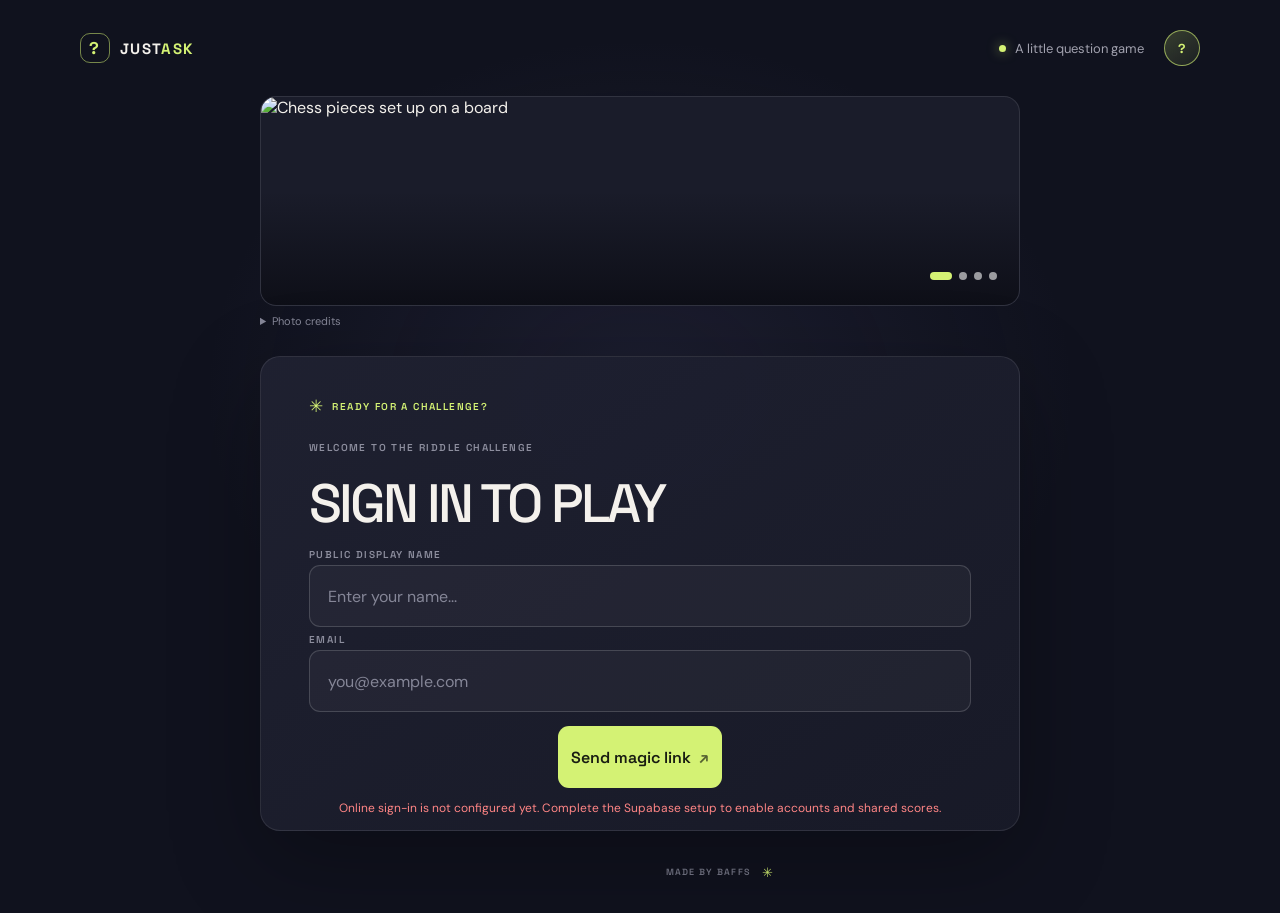
==== index.html @ 87218126 "Publish riddle challenge site" ====
<!DOCTYPE html>
<html lang="en">
<head>
  <meta charset="UTF-8">
  <meta name="viewport" content="width=device-width, initial-scale=1.0">
  <meta name="theme-color" content="#10121e">
  <meta name="description" content="Solve each riddle to unlock the next one.">
  <title>Riddle Challenge — One More Question</title>
  <link rel="stylesheet" href="style.css">
</head>
<body>
  <main class="page-shell">
    <header class="site-header">
      <div class="header-brand">
        <a class="wordmark" href="#howToPlay" aria-label="How to play">
          <span class="wordmark-icon" aria-hidden="true">?</span>
          <span>JUST<span class="wordmark-accent">ASK</span></span>
        </a>
      </div>
      <div class="header-actions">
        <span class="header-note" id="headerNote"><span class="status-dot" aria-hidden="true"></span> A little question game</span>
        <button class="profile-avatar" id="profileAvatar" type="button" aria-label="Open profile menu" aria-haspopup="dialog" aria-expanded="false" aria-controls="profileDrawer">?</button>
      </div>
    </header>

    <div class="profile-backdrop" id="profileBackdrop" hidden></div>
    <aside class="profile-drawer" id="profileDrawer" role="dialog" aria-modal="true" aria-labelledby="profileDrawerTitle" aria-hidden="true" hidden>
      <button class="profile-drawer-close" id="closeProfileDrawer" type="button" aria-label="Close profile menu">×</button>
      <p class="question-label">PLAYER MENU</p>
      <h2 id="profileDrawerTitle">Your profile</h2>
      <p class="profile-drawer-name" id="profileDrawerName"></p>
      <nav class="profile-drawer-nav" aria-label="Profile menu">
        <a href="leaderboard.html" id="drawerLeaderboardLink">Leaderboard</a>
      </nav>
      <section class="profile-settings" id="profileSettings" aria-labelledby="profileSettingsTitle">
        <h3 id="profileSettingsTitle">Edit profile</h3>
        <form id="profileForm">
          <label class="answer-label" for="profileNameInput">NAME</label>
          <input class="profile-input" id="profileNameInput" name="profileName" type="text" maxlength="40" autocomplete="name" required>
          <label class="answer-label" for="profileYearInput">YEAR</label>
          <input class="profile-input" id="profileYearInput" name="profileYear" type="number" min="1900" max="2100" placeholder="e.g. 2000">
          <button class="answer-button answer-yes profile-save-button" type="submit">Save profile</button>
          <p class="profile-status" id="profileStatus" aria-live="polite"></p>
        </form>
      </section>
      <p class="profile-guest-note" id="profileGuestNote" hidden>Log in to open profile settings.</p>
      <button class="logout-button profile-logout-button" id="logoutButton" type="button" hidden>Log out</button>
    </aside>

    <section class="photo-carousel" aria-label="Friends having fun together">
      <figure class="photo-slide">
        <img id="slideImage" src="https://thumb.wikimedia.org/wikipedia/commons/thumb/4/40/Chess_game_Staunton_No._6_perfil_view_8.jpg/1280px-Chess_game_Staunton_No._6_perfil_view_8.jpg" alt="Chess pieces set up on a board">
        <div class="slide-indicators" id="slideIndicators" aria-label="Choose a photo">
          <button class="slide-indicator is-active" type="button" aria-label="Show photo 1" aria-current="true"></button>
          <button class="slide-indicator" type="button" aria-label="Show photo 2"></button>
          <button class="slide-indicator" type="button" aria-label="Show photo 3"></button>
          <button class="slide-indicator" type="button" aria-label="Show photo 4"></button>
        </div>
      </figure>
      <details class="photo-credits">
        <summary>Photo credits</summary>
        <ul>
          <li><a href="https://commons.wikimedia.org/wiki/File:Chess_game_Staunton_No._6_perfil_view_8.jpg" target="_blank" rel="noopener noreferrer">Chess set — Wilfredor (CC0)</a></li>
          <li><a href="https://commons.wikimedia.org/wiki/File:Chess_board_with_pieces.jpg" target="_blank" rel="noopener noreferrer">Chess board — Aaaatu (CC BY-SA 4.0)</a></li>
          <li><a href="https://commons.wikimedia.org/wiki/File:Dartboard_with_darts.jpg" target="_blank" rel="noopener noreferrer">Dartboard — Santeri Viinamäki (CC BY-SA 4.0)</a></li>
          <li><a href="https://commons.wikimedia.org/wiki/File:Darts_in_a_dartboard.jpg" target="_blank" rel="noopener noreferrer">Darts — PeterPan23 (public domain)</a></li>
        </ul>
      </details>
    </section>

    <div class="how-to-play-backdrop" id="howToPlayBackdrop" hidden></div>
    <aside class="how-to-play" id="howToPlay" aria-labelledby="howToPlayTitle" aria-hidden="true" hidden>
      <button class="how-to-play-close" id="closeHowToPlay" type="button" aria-label="Close instructions">×</button>
      <p class="question-label">HOW TO PLAY</p>
      <h2 id="howToPlayTitle">Solve the riddles.</h2>
      <p>Choose the right answer to move on. Pick the wrong one? Try again. Finish all the riddles to win.</p>
    </aside>

    <section class="question-panel login-panel" id="loginPanel" aria-labelledby="loginTitle">
      <div class="panel-topline">
        <span class="eyebrow"><span class="sparkle" aria-hidden="true">✳</span> READY FOR A CHALLENGE?</span>
     </div>
      <div class="question-content">
        <p class="question-label">WELCOME TO THE RIDDLE CHALLENGE</p>
        <h1 id="loginTitle">SIGN IN TO PLAY</h1>
      </div>
      <form class="name-form" id="nameForm">
          <label class="answer-label" for="nameInput">PUBLIC DISPLAY NAME</label>
          <div class="name-controls name-only-control">
            <input id="nameInput" name="name" type="text" placeholder="Enter your name..." autocomplete="given-name" maxlength="40" required>
          </div>
          <label class="answer-label" for="emailInput">EMAIL</label>
          <input class="auth-input" id="emailInput" name="email" type="email" placeholder="you@example.com" autocomplete="email" maxlength="254" required>
          <button class="answer-button answer-yes login-submit" type="submit">
            <span>Send magic link</span><span class="button-arrow" aria-hidden="true">↗</span>
          </button>
          <p class="login-status" id="loginStatus" aria-live="polite">We'll email you a secure sign-in link. Your display name and scores will be public.</p>
      </form>
    </section>

    <section class="question-panel" id="quizPanel" aria-labelledby="question" hidden>
      <div class="panel-topline">
        <span class="eyebrow"><span class="sparkle" aria-hidden="true">✳</span> GO WITH YOUR GUT</span>
        <span class="answer-note">Get it right to move on.</span>
      </div>

      <div class="question-content" aria-live="polite" aria-atomic="true">
        <p class="question-label">HERE'S YOUR QUESTION</p>
        <h1 id="question">What is always coming but never arrives?</h1>
      </div>

      <div class="difficulty-row quiz-toolbar">
        <label class="answer-label" for="difficultySelect">DIFFICULTY</label>
        <select id="difficultySelect" name="difficulty" class="difficulty-select" aria-label="Choose difficulty">
          <option value="easy">Easy</option>
          <option value="medium" selected>Medium</option>
          <option value="hard">Hard</option>
        </select>
      </div>

      <div class="answer-options" id="answerOptions" aria-label="Answer choices"></div>
      <button class="answer-button answer-yes restart-button" id="restartButton" type="button" hidden>
        <span>Play again</span><span class="button-arrow" aria-hidden="true">↗</span>
      </button>
      <a class="leaderboard-link quiz-leaderboard-link" href="leaderboard.html">View leaderboard</a>

      <div class="panel-footer">
        <span class="footer-mark" aria-hidden="true">✳</span>
        <p id="prompt" aria-live="polite">Solve the riddle to unlock the next question.</p>
        <span class="footer-mark" aria-hidden="true">✳</span>
      </div>
    </section>

    <footer class="page-footer" aria-label="Made by Baffs">
      <div class="footer-marquee">
        <div class="footer-marquee-track">
          <span>MADE BY BAFFS <span aria-hidden="true">✳</span></span>
          <span aria-hidden="true">MADE BY BAFFS <span>✳</span></span>
        </div>
      </div>
    </footer>
  </main>
  <script src="https://cdn.jsdelivr.net/npm/@supabase/supabase-js@2"></script>
  <script src="supabase-config.js"></script>
  <script src="supabase-client.js"></script>
  <script src="script.js"></script>
</body>
</html>
---- style.css ----
@import url('https://fonts.googleapis.com/css2?family=DM+Sans:wght@400;500;600;700&family=Space+Grotesk:wght@400;500;600;700&display=swap');

:root {
  color-scheme: dark;
  font-family: 'DM Sans', sans-serif;
  background: #10121e;
  color: #f4f1ec;
  font-synthesis: none;
  text-rendering: optimizeLegibility;
  -webkit-font-smoothing: antialiased;
  -moz-osx-font-smoothing: grayscale;
  font-optical-sizing: auto;
  font-weight: 400;
  --muted: #858697;
  --lime: #d4f274;
  --panel: #1a1c2a;
}

* {
  box-sizing: border-box;
}

body {
  min-width: 320px;
  min-height: 100vh;
  margin: 0;
  background:
    radial-gradient(ellipse at 50% 43%, rgba(76, 74, 116, 0.2), transparent 48%),
    #10121e;
}

button,
a {
  font: inherit;
}

.page-shell {
  display: flex;
  width: min(100% - 64px, 1120px);
  min-height: 100vh;
  flex-direction: column;
  margin: 0 auto;
}

.site-header,
.page-footer {
  display: flex;
  align-items: center;
  justify-content: space-between;
}

.site-header {
  min-height: 96px;
}

.header-brand {
  display: flex;
  flex-direction: column;
  align-items: flex-start;
  gap: 6px;
}

.header-actions {
  display: flex;
  align-items: center;
  gap: 20px;
}

.profile-avatar {
  display: grid;
  width: 36px;
  height: 36px;
  flex: 0 0 36px;
  place-items: center;
  border: 1px solid rgba(212, 242, 116, 0.62);
  border-radius: 50%;
  background: linear-gradient(145deg, rgba(212, 242, 116, 0.2), rgba(212, 242, 116, 0.06));
  color: var(--lime);
  font-family: 'Space Grotesk', sans-serif;
  font-size: 13px;
  font-weight: 700;
  letter-spacing: 0.02em;
  padding: 0;
  cursor: pointer;
}

.profile-avatar:hover {
  background: rgba(212, 242, 116, 0.18);
}

.profile-avatar:focus-visible,
.profile-drawer-close:focus-visible,
.profile-drawer-nav a:focus-visible {
  outline: 2px solid #fff;
  outline-offset: 3px;
}

.profile-backdrop {
  position: fixed;
  z-index: 8;
  inset: 0;
  background: rgba(5, 6, 12, 0.68);
  backdrop-filter: blur(3px);
}

.profile-drawer {
  position: fixed;
  z-index: 9;
  top: 0;
  right: 0;
  width: min(390px, calc(100% - 24px));
  height: 100vh;
  height: 100dvh;
  padding: 44px 28px 28px;
  overflow-y: auto;
  border-left: 1px solid rgba(255, 255, 255, 0.1);
  background: #1a1c2a;
  box-shadow: -20px 0 70px rgba(0, 0, 0, 0.42);
  animation: profile-drawer-in 220ms ease both;
}

.profile-drawer h2 {
  margin: 8px 0 5px;
  font-family: 'Space Grotesk', sans-serif;
  font-size: 28px;
  font-weight: 500;
}

.profile-drawer-name {
  margin: 0;
  color: #a1a1ae;
  font-size: 14px;
}

.profile-drawer-close {
  position: absolute;
  top: 14px;
  right: 16px;
  width: 36px;
  height: 36px;
  border: 0;
  border-radius: 9px;
  background: rgba(255, 255, 255, 0.06);
  color: #f4f1ec;
  cursor: pointer;
  font-size: 24px;
}

.profile-drawer-nav {
  display: grid;
  grid-template-columns: minmax(0, 1fr);
  gap: 6px;
  margin: 14px 0 16px;
}

.profile-drawer-nav a {
  display: flex;
  min-height: 42px;
  align-items: center;
  justify-content: center;
  border: 1px solid rgba(212, 242, 116, 0.35);
  border-radius: 10px;
  color: var(--lime);
  font-size: 13px;
  font-weight: 600;
  text-decoration: none;
}

.profile-drawer-nav a:hover {
  background: rgba(212, 242, 116, 0.08);
}

.profile-settings {
  padding-top: 14px;
  border-top: 1px solid rgba(255, 255, 255, 0.09);
}

.profile-settings h3 {
  margin: 0 0 20px;
  font-family: 'Space Grotesk', sans-serif;
  font-size: 17px;
  font-weight: 600;
}

.profile-input {
  width: 100%;
  min-height: 50px;
  margin-bottom: 18px;
  padding: 0 14px;
  border: 1px solid rgba(255, 255, 255, 0.16);
  border-radius: 10px;
  outline: none;
  background: rgba(255, 255, 255, 0.035);
  color: #f4f1ec;
  font: inherit;
}

.profile-input:focus {
  border-color: var(--lime);
  box-shadow: 0 0 0 3px rgba(212, 242, 116, 0.14);
}

.profile-save-button {
  width: 100%;
  justify-content: center;
}

.profile-status,
.profile-guest-note {
  min-height: 20px;
  margin: 12px 0 0;
  color: #a1a1ae;
  font-size: 12px;
}

@keyframes profile-drawer-in {
  from {
    opacity: 0.7;
    transform: translateX(24px);
  }
  to {
    opacity: 1;
    transform: translateX(0);
  }
}

.leaderboard-link {
  display: inline-flex;
  min-height: 40px;
  align-items: center;
  justify-content: center;
  padding: 0 14px;
  border: 1px solid rgba(212, 242, 116, 0.42);
  border-radius: 10px;
  color: var(--lime);
  font-size: 13px;
  font-weight: 600;
  text-decoration: none;
  transition: background-color 160ms ease, border-color 160ms ease;
}

.leaderboard-link:hover {
  border-color: var(--lime);
  background: rgba(212, 242, 116, 0.08);
}

.leaderboard-link:focus-visible,
.leaderboard-play-button:focus-visible {
  outline: 2px solid #fff;
  outline-offset: 3px;
}

.wordmark {
  display: inline-flex;
  align-items: center;
  gap: 10px;
  color: #f4f1ec;
  font-family: 'Space Grotesk', sans-serif;
  font-size: 15px;
  font-weight: 700;
  letter-spacing: 0.09em;
  text-decoration: none;
}

.wordmark-accent {
  color: var(--lime);
}

.wordmark-icon {
  display: grid;
  width: 30px;
  height: 30px;
  place-items: center;
  border: 1px solid rgba(212, 242, 116, 0.52);
  border-radius: 10px;
  color: var(--lime);
  font-size: 17px;
}

.header-note {
  display: flex;
  align-items: center;
  gap: 9px;
  color: #a1a1ae;
  font-size: 13px;
}

.status-dot {
  width: 7px;
  height: 7px;
  flex: 0 0 7px;
  border-radius: 50%;
  background: var(--lime);
  box-shadow: 0 0 12px rgba(212, 242, 116, 0.6);
}

.photo-carousel {
  width: min(100%, 760px);
  margin: 0 auto 28px;
}

.photo-slide {
  position: relative;
  height: 210px;
  margin: 0;
  overflow: hidden;
  border: 1px solid rgba(255, 255, 255, 0.1);
  border-radius: 16px;
  background: #1a1c2a;
}

.photo-slide::after {
  position: absolute;
  inset: 45% 0 0;
  background: linear-gradient(transparent, rgba(10, 11, 18, 0.76));
  content: '';
  pointer-events: none;
}

.photo-slide img {
  width: 100%;
  height: 100%;
  object-fit: cover;
  animation: slide-image-in 300ms ease both;
}

.photo-credits {
  margin-top: 8px;
  color: var(--muted);
  font-size: 11px;
}

.photo-credits summary {
  width: max-content;
  cursor: pointer;
}

.photo-credits summary:hover,
.photo-credits a:hover {
  color: var(--lime);
}

.photo-credits ul {
  display: flex;
  flex-wrap: wrap;
  gap: 6px 18px;
  margin: 8px 0 0;
  padding-left: 18px;
}

.photo-credits a {
  color: #a1a1ae;
}

.slide-indicator:focus-visible {
  outline: 2px solid var(--lime);
  outline-offset: 3px;
}

.slide-indicators {
  position: absolute;
  z-index: 2;
  right: 22px;
  bottom: 25px;
  display: flex;
  gap: 7px;
}

.slide-indicator {
  width: 8px;
  height: 8px;
  padding: 0;
  border: 0;
  border-radius: 10px;
  background: rgba(255, 255, 255, 0.58);
  cursor: pointer;
  transition: width 160ms ease, background-color 160ms ease;
}

.slide-indicator.is-active {
  width: 22px;
  background: var(--lime);
}

@keyframes slide-image-in {
  from {
    opacity: 0.65;
  }
  to {
    opacity: 1;
  }
}

.how-to-play-backdrop {
  position: fixed;
  z-index: 5;
  inset: 0;
  background: rgba(5, 6, 12, 0.68);
  backdrop-filter: blur(4px);
}

.how-to-play {
  position: fixed;
  z-index: 6;
  top: 50%;
  left: 50%;
  width: min(420px, calc(100% - 36px));
  padding: 32px;
  transform: translate(-50%, -50%);
  border: 1px solid rgba(255, 255, 255, 0.12);
  border-radius: 18px;
  background: #1a1c2a;
  box-shadow: 0 24px 70px rgba(0, 0, 0, 0.45);
}

.how-to-play h2 {
  margin: 8px 0 10px;
  font-family: 'Space Grotesk', sans-serif;
  font-size: 28px;
  font-weight: 500;
  letter-spacing: -0.04em;
}

.how-to-play > p:last-child {
  margin: 0;
  color: #a1a1ae;
  font-size: 14px;
  line-height: 1.6;
}

.how-to-play-close {
  position: absolute;
  top: 12px;
  right: 14px;
  width: 36px;
  height: 36px;
  border: 0;
  border-radius: 9px;
  background: rgba(255, 255, 255, 0.06);
  color: #f4f1ec;
  cursor: pointer;
  font-size: 24px;
}

.how-to-play-close:focus-visible {
  outline: 2px solid var(--lime);
  outline-offset: 2px;
}

[hidden] {
  display: none !important;
}

.question-panel {
  position: relative;
  display: flex;
  width: min(100%, 760px);
  min-height: 470px;
  flex-direction: column;
  justify-content: space-between;
  margin: auto;
  padding: 38px 48px 0;
  overflow: hidden;
  border: 1px solid rgba(255, 255, 255, 0.09);
  border-radius: 20px;
  background: linear-gradient(145deg, rgba(31, 33, 49, 0.98), rgba(24, 26, 40, 0.98));
  box-shadow: 0 28px 90px rgba(0, 0, 0, 0.28);
}

.login-panel {
  min-height: 0;
  justify-content: flex-start;
  padding-bottom: 14px;
}

.login-panel .question-content {
  padding: 24px 0 14px;
}

.login-panel .name-form {
  padding-bottom: 0;
}

.login-panel .answer-label {
  margin-bottom: 4px;
}

.login-panel .name-only-control {
  margin-bottom: 6px;
}

.login-panel .login-submit {
  margin-top: 8px;
}

.reset-login-button {
  display: block;
  margin: 12px auto 0;
  padding: 4px 8px;
  border: 0;
  background: transparent;
  color: #cbdc7e;
  cursor: pointer;
  font: inherit;
  font-size: 12px;
  text-decoration: underline;
  text-underline-offset: 3px;
}

.reset-login-button:hover {
  color: #e2f39d;
}

.reset-login-button:focus-visible {
  outline: 2px solid var(--lime);
  outline-offset: 3px;
}

.panel-topline {
  display: flex;
  align-items: center;
  justify-content: space-between;
  gap: 16px;
}

.eyebrow,
.question-label,
.page-footer {
  font-family: 'Space Grotesk', sans-serif;
  font-size: 10px;
  font-weight: 600;
  letter-spacing: 0.14em;
}

.eyebrow {
  display: inline-flex;
  align-items: center;
  gap: 8px;
  color: var(--lime);
}

.sparkle {
  font-size: 17px;
}

.answer-note {
  color: #858697;
  font-size: 12px;
}

.question-content {
  padding: 52px 0 42px;
  animation: question-in 360ms ease both;
}

.question-label {
  margin: 0 0 19px;
  color: #8d8e9e;
}

h1 {
  max-width: 620px;
  margin: 0;
  font-family: 'Space Grotesk', sans-serif;
  font-size: clamp(34px, 5.3vw, 54px);
  font-weight: 500;
  letter-spacing: -0.055em;
  line-height: 1.13;
}

.answer-options {
  display: grid;
  grid-template-columns: repeat(2, minmax(0, 1fr));
  gap: 12px;
  padding-bottom: 30px;
}

.name-form {
  padding-bottom: 30px;
}

.login-status {
  min-height: 0;
  margin: 12px 0 0;
  color: #ff8585;
  font-size: 12px;
  text-align: center;
}

.answer-label {
  display: block;
  margin-bottom: 10px;
  color: #8d8e9e;
  font-family: 'Space Grotesk', sans-serif;
  font-size: 10px;
  font-weight: 600;
  letter-spacing: 0.14em;
}

.name-controls {
  display: grid;
  grid-template-columns: minmax(0, 1fr) auto;
  gap: 12px;
}

.name-only-control {
  grid-template-columns: minmax(0, 1fr);
  margin-bottom: 16px;
}

.difficulty-row {
  display: flex;
  align-items: center;
  gap: 12px;
  margin-top: 8px;
}

.quiz-toolbar {
  margin-bottom: 18px;
}

.difficulty-select {
  min-height: 42px;
  padding: 8px 10px;
  border-radius: 10px;
  border: 1px solid rgba(255, 255, 255, 0.12);
  background: rgba(255, 255, 255, 0.02);
  color: inherit;
}

.logout-button {
  min-height: 40px;
  padding: 0 12px;
  border: 1px solid rgba(255, 255, 255, 0.16);
  border-radius: 10px;
  background: rgba(255, 255, 255, 0.035);
  color: #f4f1ec;
  cursor: pointer;
  font: inherit;
  font-size: 12px;
}

.profile-logout-button {
  width: 100%;
  margin-top: 12px;
}

.logout-button:hover {
  border-color: rgba(255, 255, 255, 0.38);
  background: rgba(255, 255, 255, 0.075);
}

.logout-button:focus-visible {
  outline: 2px solid var(--lime);
  outline-offset: 3px;
}

.name-controls input {
  min-width: 0;
  min-height: 62px;
  padding: 0 18px;
  border: 1px solid rgba(255, 255, 255, 0.16);
  border-radius: 11px;
  outline: none;
  background: rgba(255, 255, 255, 0.035);
  color: #f4f1ec;
  font: inherit;
}

.auth-input {
  width: 100%;
  min-height: 62px;
  padding: 0 18px;
  border: 1px solid rgba(255, 255, 255, 0.16);
  border-radius: 11px;
  outline: none;
  background: rgba(255, 255, 255, 0.035);
  color: #f4f1ec;
  font: inherit;
}

.auth-input:focus {
  border-color: var(--lime);
  box-shadow: 0 0 0 3px rgba(212, 242, 116, 0.14);
}

.auth-input::placeholder {
  color: #858697;
}

.answer-button.login-submit {
  width: max-content;
  min-width: 112px;
  justify-content: center;
  gap: 8px;
  padding: 0 12px;
  margin-top: 14px;
  margin-right: auto;
  margin-left: auto;
}

.name-controls input::placeholder {
  color: #858697;
}

.name-controls input:focus {
  border-color: var(--lime);
  box-shadow: 0 0 0 3px rgba(212, 242, 116, 0.14);
}

.answer-button {
  display: flex;
  min-height: 62px;
  align-items: center;
  justify-content: space-between;
  padding: 0 20px;
  border: 1px solid transparent;
  border-radius: 11px;
  cursor: pointer;
  font-family: 'Space Grotesk', sans-serif;
  font-size: 16px;
  font-weight: 600;
  transition: transform 160ms ease, background-color 160ms ease, border-color 160ms ease;
}

.answer-button:hover {
  transform: translateY(-2px);
}

.answer-button:active {
  transform: translateY(0);
}

.answer-button:focus-visible {
  outline: 3px solid #fff;
  outline-offset: 4px;
}

.answer-yes {
  background: var(--lime);
  color: #191d12;
}

.answer-yes:hover {
  background: #e0fa91;
}

.answer-choice {
  border-color: rgba(255, 255, 255, 0.16);
  background: rgba(255, 255, 255, 0.035);
  color: #f4f1ec;
  text-align: left;
}

.answer-choice:hover {
  border-color: rgba(255, 255, 255, 0.38);
  background: rgba(255, 255, 255, 0.075);
}

.button-arrow {
  color: currentColor;
  font-size: 16px;
  opacity: 0.68;
}

.restart-button {
  width: 100%;
  margin-bottom: 30px;
}

.quiz-leaderboard-link {
  align-self: flex-start;
  margin: 0 0 24px;
}

.leaderboard-panel {
  width: min(100%, 900px);
  margin: auto;
  padding: 42px 48px;
  border: 1px solid rgba(255, 255, 255, 0.09);
  border-radius: 20px;
  background: linear-gradient(145deg, rgba(31, 33, 49, 0.98), rgba(24, 26, 40, 0.98));
  box-shadow: 0 28px 90px rgba(0, 0, 0, 0.28);
}

.leaderboard-panel h1 {
  margin-bottom: 12px;
}

.leaderboard-description,
.leaderboard-note {
  color: #a1a1ae;
  font-size: 14px;
  line-height: 1.6;
}

.leaderboard-description {
  margin: 0 0 26px;
}

.leaderboard-status {
  min-height: 24px;
  margin: 0 0 10px;
  color: #a1a1ae;
  font-size: 13px;
}

.leaderboard-table-wrap {
  width: 100%;
  overflow-x: auto;
  border: 1px solid rgba(255, 255, 255, 0.09);
  border-radius: 12px;
}

.leaderboard-table {
  width: 100%;
  border-collapse: collapse;
  text-align: left;
}

.leaderboard-table th,
.leaderboard-table td {
  padding: 14px 16px;
  border-bottom: 1px solid rgba(255, 255, 255, 0.08);
  white-space: nowrap;
}

.leaderboard-table th {
  color: var(--lime);
  font-family: 'Space Grotesk', sans-serif;
  font-size: 11px;
  letter-spacing: 0.1em;
  text-transform: uppercase;
}

.leaderboard-table td {
  color: #e8e6e2;
  font-size: 14px;
}

.leaderboard-table tbody tr:last-child td {
  border-bottom: 0;
}

.leaderboard-rank,
.leaderboard-score {
  font-weight: 700;
}

.leaderboard-score {
  color: var(--lime) !important;
}

.leaderboard-play-button {
  width: max-content;
  gap: 20px;
  margin-top: 24px;
  text-decoration: none;
}

.leaderboard-note {
  margin: 18px 0 0;
  font-size: 12px;
}

.panel-footer {
  display: flex;
  min-height: 52px;
  align-items: center;
  justify-content: center;
  gap: 11px;
  border-top: 1px solid rgba(255, 255, 255, 0.08);
  color: #999aa9;
  font-size: 12px;
  text-align: center;
}

.panel-footer p {
  margin: 0;
}

.panel-footer p.answer-correct {
  color: #8ee5a1;
}

.panel-footer p.answer-wrong {
  color: #ff8585;
}

.footer-mark {
  color: #858697;
  font-size: 10px;
}

.page-footer {
  overflow: hidden;
  min-height: 82px;
  color: #777989;
  font-size: 9px;
}

.footer-marquee {
  width: 100%;
  overflow: hidden;
}

.footer-marquee-track {
  display: flex;
  width: max-content;
  animation: footer-scroll 18s linear infinite;
}

.footer-marquee-track > span {
  display: flex;
  flex: 0 0 100vw;
  align-items: center;
  justify-content: center;
  gap: 12px;
  white-space: nowrap;
}

.footer-marquee-track > span > span {
  color: var(--lime);
  font-size: 13px;
}

@keyframes footer-scroll {
  to {
    transform: translateX(-50%);
  }
}

@keyframes question-in {
  from {
    opacity: 0.45;
    transform: translateY(7px);
  }
  to {
    opacity: 1;
    transform: translateY(0);
  }
}

@media (max-width: 600px) {
  .page-shell {
    width: min(100% - 36px, 480px);
  }

  .site-header {
    min-height: 76px;
  }

  .photo-slide {
    height: 170px;
  }

  .photo-carousel {
    margin-bottom: 22px;
  }

  .slide-indicators {
    right: 17px;
    bottom: 22px;
  }

  .header-note {
    font-size: 11px;
  }

  .header-actions {
    gap: 8px;
  }

  .profile-avatar {
    width: 32px;
    height: 32px;
    flex-basis: 32px;
  }

  .header-note {
    max-width: 160px;
    overflow-wrap: anywhere;
    line-height: 1.25;
    white-space: normal;
  }

  .leaderboard-link {
    min-height: 36px;
    padding: 0 9px;
    font-size: 11px;
  }

  .question-panel {
    min-height: 430px;
    padding: 26px 22px 0;
    border-radius: 16px;
  }

  .panel-topline {
    align-items: flex-start;
    flex-direction: column;
    gap: 8px;
  }

  .question-content {
    padding: 50px 0 38px;
  }

  h1 {
    font-size: clamp(34px, 10vw, 46px);
  }

  .answer-options {
    padding-bottom: 24px;
  }

  .answer-button {
    min-height: 58px;
    padding: 0 15px;
  }

  .answer-options {
    gap: 9px;
  }

  .name-form {
    padding-bottom: 24px;
  }

  .name-controls {
    gap: 8px;
  }

  .name-controls input {
    min-height: 58px;
    padding: 0 12px;
  }

  .auth-input {
    min-height: 58px;
    padding: 0 12px;
  }

  .restart-button {
    margin-bottom: 24px;
  }

  .leaderboard-panel {
    padding: 28px 20px;
    border-radius: 16px;
  }

  .leaderboard-table th,
  .leaderboard-table td {
    padding: 12px 10px;
    font-size: 12px;
  }

  .page-footer {
    min-height: 68px;
    font-size: 8px;
    letter-spacing: 0.09em;
  }
}

@media (max-width: 360px) {
  .page-shell {
    width: calc(100% - 28px);
  }

  .page-footer {
    font-size: 7px;
  }
}

@media (prefers-reduced-motion: reduce) {
  *,
  *::before,
  *::after {
    scroll-behavior: auto !important;
    animation-duration: 0.01ms !important;
    animation-iteration-count: 1 !important;
    transition-duration: 0.01ms !important;
  }

  .footer-marquee-track {
    animation: none;
  }
}
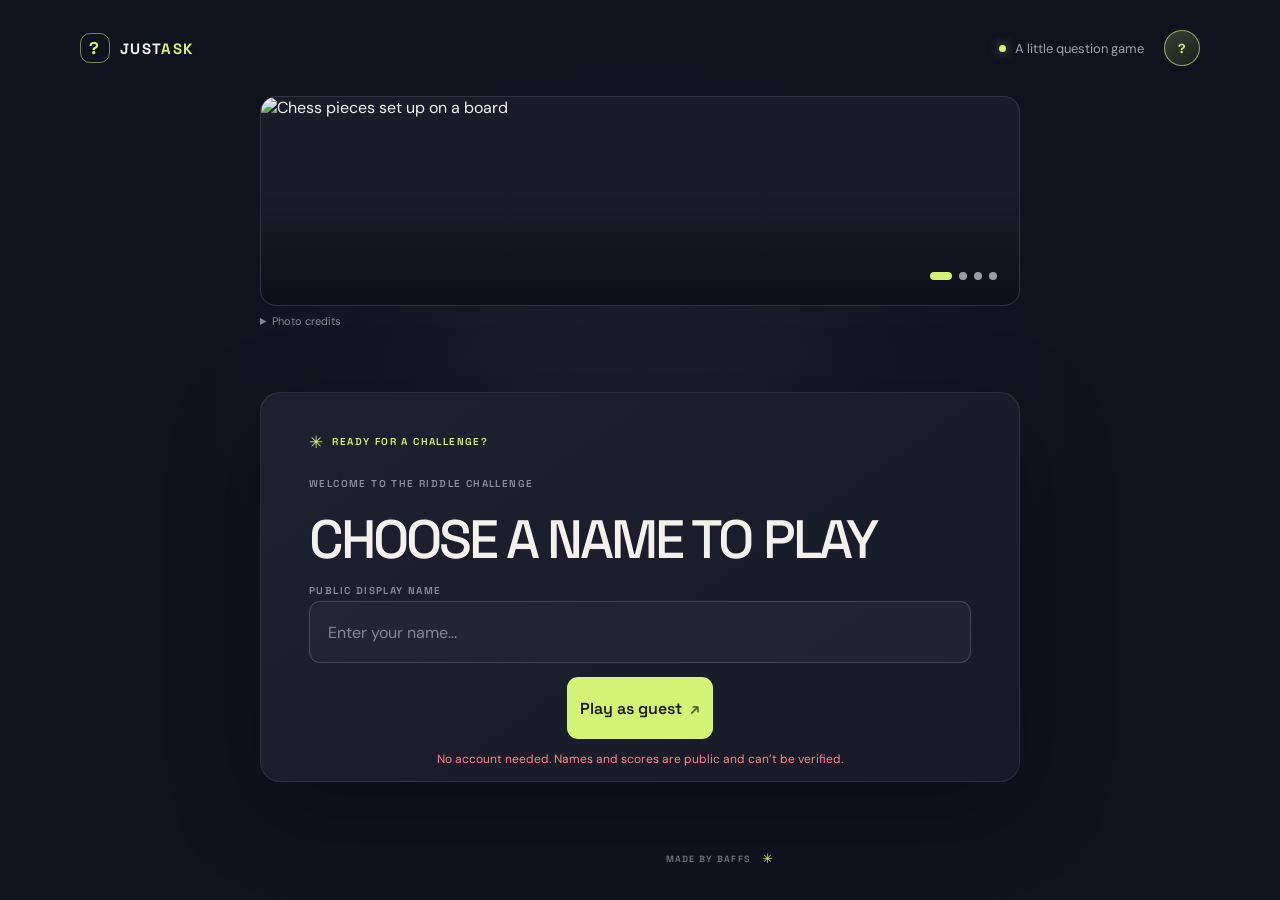
==== commit 49fb5f30: "Switch to guest leaderboard Co-authored-by: Copilot <223556219+Copilot@users.noreply.github.com>" ====
--- a/index.html
+++ b/index.html
@@ -35,7 +35,7 @@
       <section class="profile-settings" id="profileSettings" aria-labelledby="profileSettingsTitle">
         <h3 id="profileSettingsTitle">Edit profile</h3>
         <form id="profileForm">
-          <label class="answer-label" for="profileNameInput">NAME</label>
+          <label class="answer-label" for="profileNameInput">GUEST NAME</label>
           <input class="profile-input" id="profileNameInput" name="profileName" type="text" maxlength="40" autocomplete="name" required>
           <label class="answer-label" for="profileYearInput">YEAR</label>
           <input class="profile-input" id="profileYearInput" name="profileYear" type="number" min="1900" max="2100" placeholder="e.g. 2000">
@@ -43,8 +43,8 @@
           <p class="profile-status" id="profileStatus" aria-live="polite"></p>
         </form>
       </section>
-      <p class="profile-guest-note" id="profileGuestNote" hidden>Log in to open profile settings.</p>
-      <button class="logout-button profile-logout-button" id="logoutButton" type="button" hidden>Log out</button>
+      <p class="profile-guest-note" id="profileGuestNote" hidden>Enter a display name to play.</p>
+      <button class="logout-button profile-logout-button" id="logoutButton" type="button" hidden>Change player</button>
     </aside>
 
     <section class="photo-carousel" aria-label="Friends having fun together">
@@ -82,19 +82,17 @@
      </div>
       <div class="question-content">
         <p class="question-label">WELCOME TO THE RIDDLE CHALLENGE</p>
-        <h1 id="loginTitle">SIGN IN TO PLAY</h1>
+        <h1 id="loginTitle">CHOOSE A NAME TO PLAY</h1>
       </div>
       <form class="name-form" id="nameForm">
           <label class="answer-label" for="nameInput">PUBLIC DISPLAY NAME</label>
           <div class="name-controls name-only-control">
             <input id="nameInput" name="name" type="text" placeholder="Enter your name..." autocomplete="given-name" maxlength="40" required>
           </div>
-          <label class="answer-label" for="emailInput">EMAIL</label>
-          <input class="auth-input" id="emailInput" name="email" type="email" placeholder="you@example.com" autocomplete="email" maxlength="254" required>
           <button class="answer-button answer-yes login-submit" type="submit">
-            <span>Send magic link</span><span class="button-arrow" aria-hidden="true">↗</span>
+            <span>Play as guest</span><span class="button-arrow" aria-hidden="true">↗</span>
           </button>
-          <p class="login-status" id="loginStatus" aria-live="polite">We'll email you a secure sign-in link. Your display name and scores will be public.</p>
+          <p class="login-status" id="loginStatus" aria-live="polite">No account needed. Names and scores are public and can’t be verified.</p>
       </form>
     </section>
 
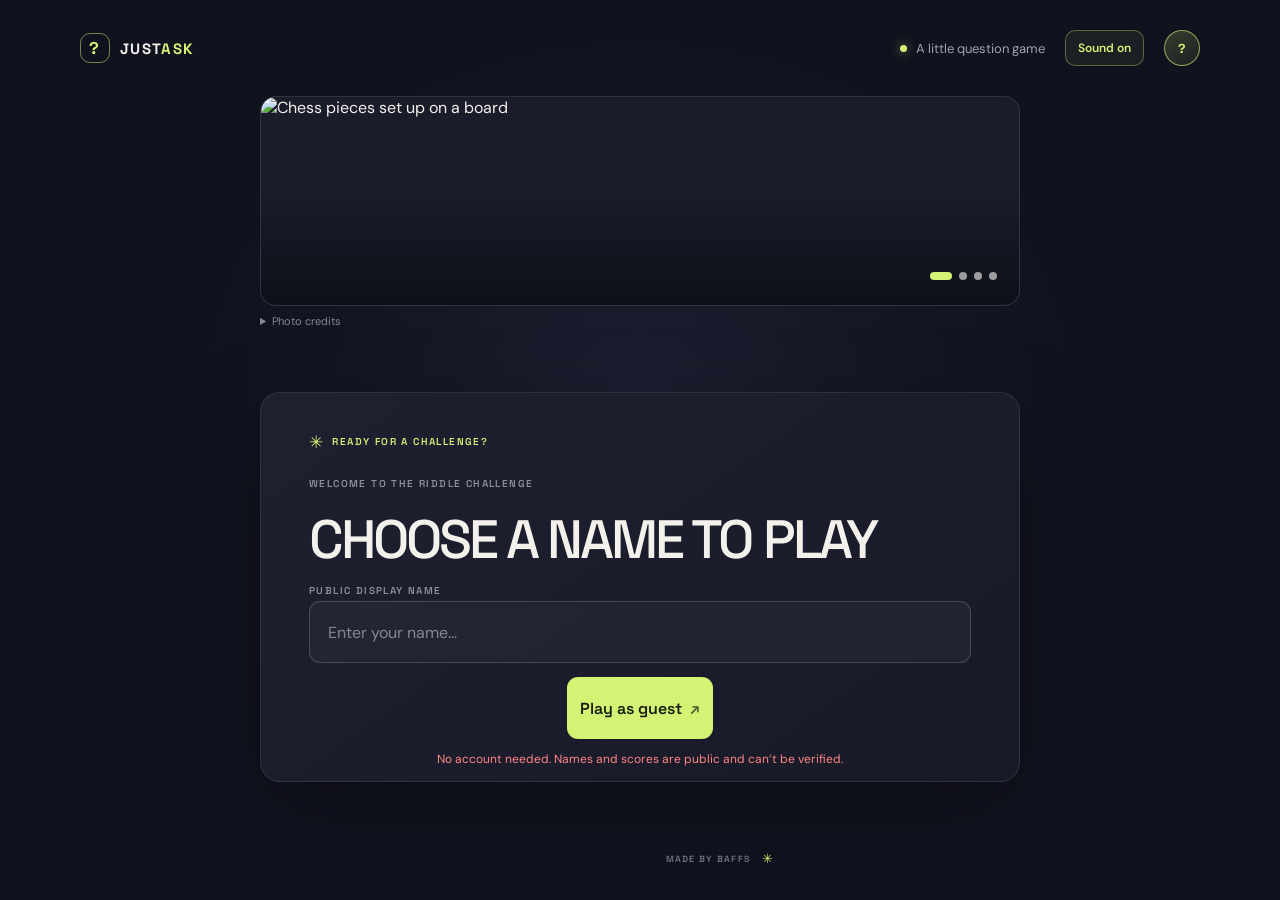
==== commit 37835e56: "Add optional game sound effects Add generated correct, incorrect, and completion sounds with a saved" ====
--- a/index.html
+++ b/index.html
@@ -19,6 +19,7 @@
       </div>
       <div class="header-actions">
         <span class="header-note" id="headerNote"><span class="status-dot" aria-hidden="true"></span> A little question game</span>
+        <button class="sound-toggle" id="soundToggle" type="button" aria-pressed="true">Sound on</button>
         <button class="profile-avatar" id="profileAvatar" type="button" aria-label="Open profile menu" aria-haspopup="dialog" aria-expanded="false" aria-controls="profileDrawer">?</button>
       </div>
     </header>
--- a/style.css
+++ b/style.css
@@ -619,6 +619,29 @@
   margin-bottom: 18px;
 }
 
+.sound-toggle {
+  min-height: 36px;
+  padding: 8px 12px;
+  border: 1px solid rgba(212, 242, 116, 0.35);
+  border-radius: 10px;
+  background: rgba(212, 242, 116, 0.06);
+  color: var(--lime);
+  cursor: pointer;
+  font: inherit;
+  font-size: 12px;
+  font-weight: 600;
+}
+
+.sound-toggle:hover {
+  border-color: var(--lime);
+  background: rgba(212, 242, 116, 0.12);
+}
+
+.sound-toggle:focus-visible {
+  outline: 2px solid #fff;
+  outline-offset: 3px;
+}
+
 .difficulty-select {
   min-height: 42px;
   padding: 8px 10px;
@@ -971,6 +994,11 @@
     gap: 8px;
   }
 
+  .sound-toggle {
+    padding: 6px 8px;
+    font-size: 11px;
+  }
+
   .profile-avatar {
     width: 32px;
     height: 32px;
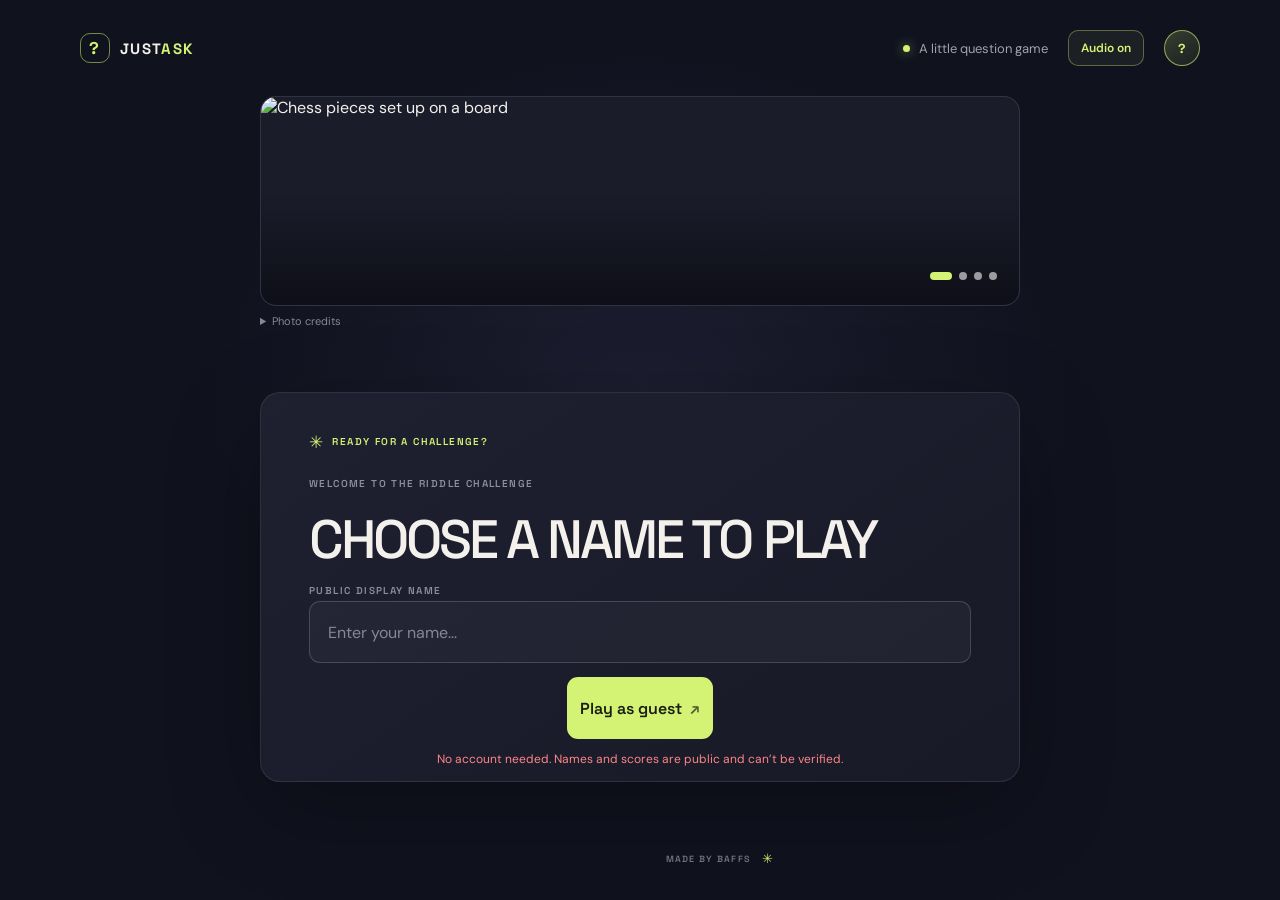
==== commit ef0bcafb: "Make game and leaderboard mobile friendly Stack answer choices, fit the leaderboard columns to phone" ====
--- a/index.html
+++ b/index.html
@@ -6,7 +6,7 @@
   <meta name="theme-color" content="#10121e">
   <meta name="description" content="Solve each riddle to unlock the next one.">
   <title>Riddle Challenge — One More Question</title>
-  <link rel="stylesheet" href="style.css">
+  <link rel="stylesheet" href="style.css?v=mobile-layout-20261020">
 </head>
 <body>
   <main class="page-shell">
--- a/style.css
+++ b/style.css
@@ -971,6 +971,7 @@
 
   .site-header {
     min-height: 76px;
+    gap: 10px;
   }
 
   .photo-slide {
@@ -1031,7 +1032,7 @@
   }
 
   .question-content {
-    padding: 50px 0 38px;
+    padding: 36px 0 28px;
   }
 
   h1 {
@@ -1039,6 +1040,8 @@
   }
 
   .answer-options {
+    grid-template-columns: minmax(0, 1fr);
+    gap: 8px;
     padding-bottom: 24px;
   }
 
@@ -1047,8 +1050,8 @@
     padding: 0 15px;
   }
 
-  .answer-options {
-    gap: 9px;
+  .answer-choice {
+    min-height: 54px;
   }
 
   .name-form {
@@ -1074,14 +1077,31 @@
   }
 
   .leaderboard-panel {
-    padding: 28px 20px;
+    padding: 26px 16px;
     border-radius: 16px;
+  }
+
+  .leaderboard-table {
+    width: 100%;
+    min-width: 0;
+    table-layout: fixed;
   }
 
   .leaderboard-table th,
   .leaderboard-table td {
-    padding: 12px 10px;
+    padding: 11px 6px;
+    overflow-wrap: anywhere;
+    white-space: normal;
+  }
+
+  .leaderboard-table th,
+  .leaderboard-table td {
     font-size: 12px;
+  }
+
+  .leaderboard-table th:last-child,
+  .leaderboard-table td:last-child {
+    display: none;
   }
 
   .page-footer {
@@ -1094,6 +1114,27 @@
 @media (max-width: 360px) {
   .page-shell {
     width: calc(100% - 28px);
+  }
+
+  .photo-slide {
+    height: 150px;
+  }
+
+  .question-panel {
+    padding-right: 18px;
+    padding-left: 18px;
+  }
+
+  .leaderboard-panel {
+    padding-right: 12px;
+    padding-left: 12px;
+  }
+
+  .leaderboard-table th,
+  .leaderboard-table td {
+    padding-right: 4px;
+    padding-left: 4px;
+    font-size: 11px;
   }
 
   .page-footer {
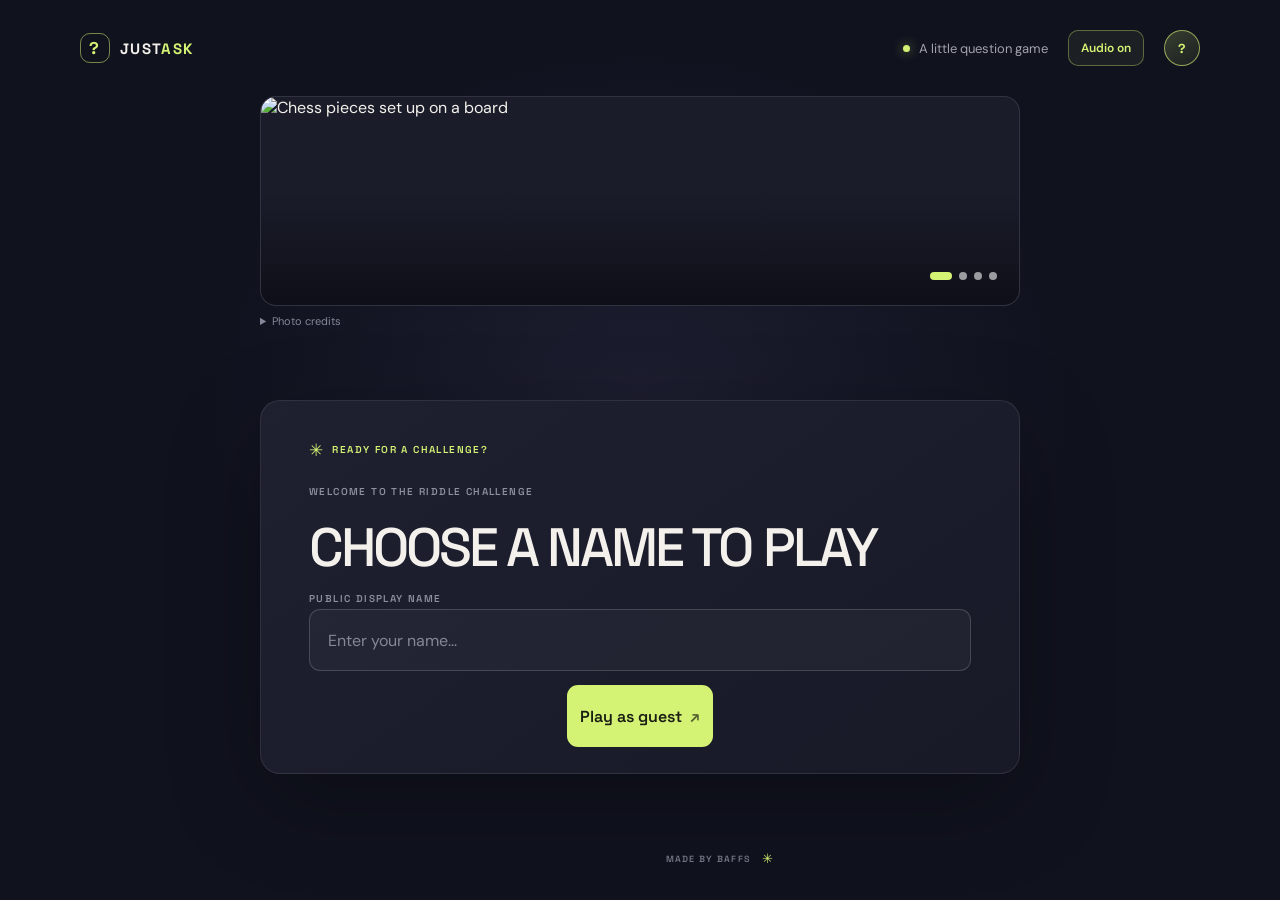
==== commit 5562f153: "Remove login page notice Keep the login status area available for errors but remove its default info" ====
--- a/index.html
+++ b/index.html
@@ -93,7 +93,7 @@
           <button class="answer-button answer-yes login-submit" type="submit">
             <span>Play as guest</span><span class="button-arrow" aria-hidden="true">↗</span>
           </button>
-          <p class="login-status" id="loginStatus" aria-live="polite">No account needed. Names and scores are public and can’t be verified.</p>
+          <p class="login-status" id="loginStatus" aria-live="polite"></p>
       </form>
     </section>
 
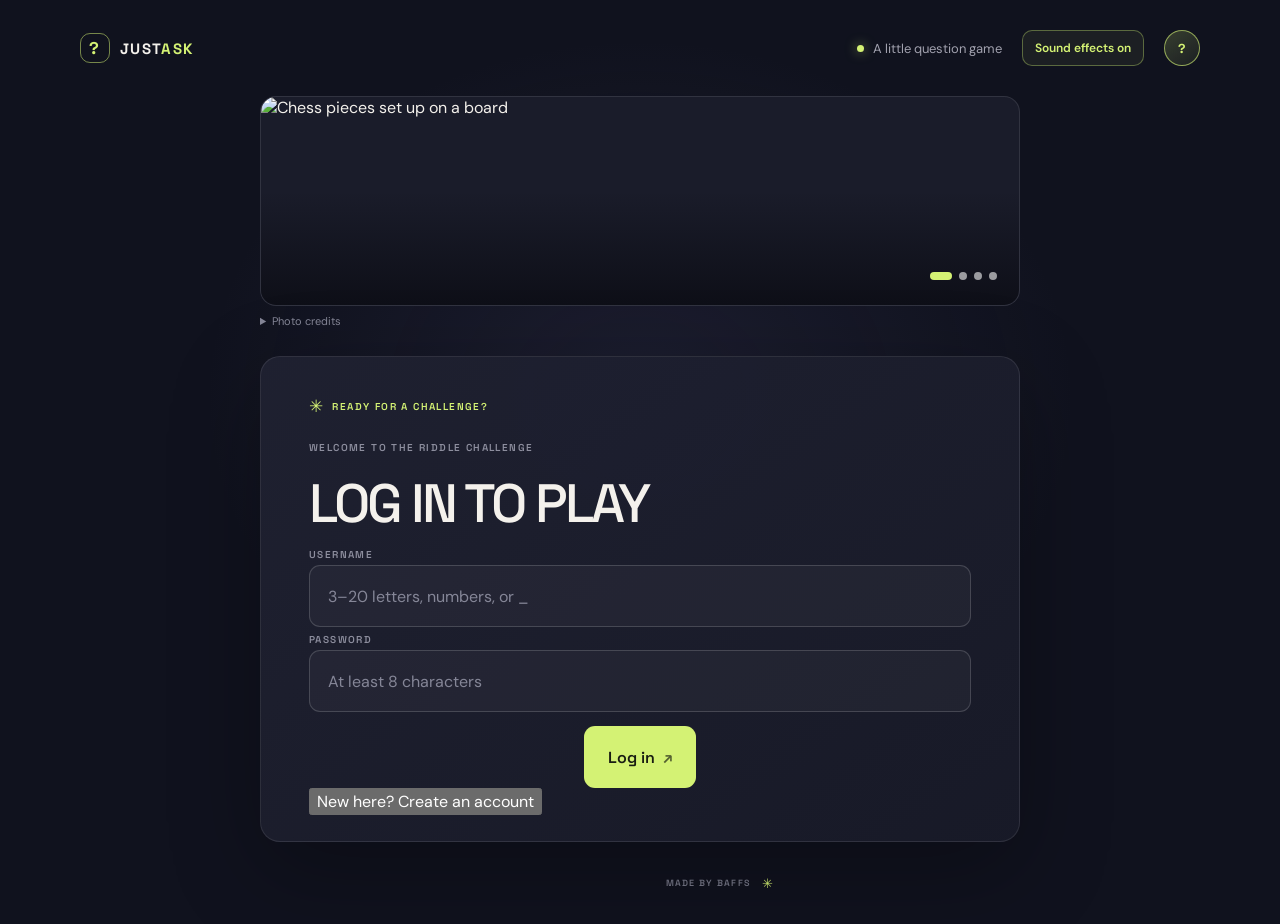
==== commit 45eb89d9: "Add files via upload Update game and login" ====
--- a/index.html
+++ b/index.html
@@ -6,7 +6,7 @@
   <meta name="theme-color" content="#10121e">
   <meta name="description" content="Solve each riddle to unlock the next one.">
   <title>Riddle Challenge — One More Question</title>
-  <link rel="stylesheet" href="style.css?v=mobile-layout-20261020">
+  <link rel="stylesheet" href="style.css?v=username-accounts-20261020">
 </head>
 <body>
   <main class="page-shell">
@@ -19,7 +19,7 @@
       </div>
       <div class="header-actions">
         <span class="header-note" id="headerNote"><span class="status-dot" aria-hidden="true"></span> A little question game</span>
-        <button class="sound-toggle" id="soundToggle" type="button" aria-pressed="true">Sound on</button>
+        <button class="sound-toggle" id="soundToggle" type="button" aria-pressed="true">Sound effects on</button>
         <button class="profile-avatar" id="profileAvatar" type="button" aria-label="Open profile menu" aria-haspopup="dialog" aria-expanded="false" aria-controls="profileDrawer">?</button>
       </div>
     </header>
@@ -28,24 +28,14 @@
     <aside class="profile-drawer" id="profileDrawer" role="dialog" aria-modal="true" aria-labelledby="profileDrawerTitle" aria-hidden="true" hidden>
       <button class="profile-drawer-close" id="closeProfileDrawer" type="button" aria-label="Close profile menu">×</button>
       <p class="question-label">PLAYER MENU</p>
-      <h2 id="profileDrawerTitle">Your profile</h2>
+      <h2 id="profileDrawerTitle">Your account</h2>
       <p class="profile-drawer-name" id="profileDrawerName"></p>
       <nav class="profile-drawer-nav" aria-label="Profile menu">
         <a href="leaderboard.html" id="drawerLeaderboardLink">Leaderboard</a>
       </nav>
-      <section class="profile-settings" id="profileSettings" aria-labelledby="profileSettingsTitle">
-        <h3 id="profileSettingsTitle">Edit profile</h3>
-        <form id="profileForm">
-          <label class="answer-label" for="profileNameInput">GUEST NAME</label>
-          <input class="profile-input" id="profileNameInput" name="profileName" type="text" maxlength="40" autocomplete="name" required>
-          <label class="answer-label" for="profileYearInput">YEAR</label>
-          <input class="profile-input" id="profileYearInput" name="profileYear" type="number" min="1900" max="2100" placeholder="e.g. 2000">
-          <button class="answer-button answer-yes profile-save-button" type="submit">Save profile</button>
-          <p class="profile-status" id="profileStatus" aria-live="polite"></p>
-        </form>
-      </section>
-      <p class="profile-guest-note" id="profileGuestNote" hidden>Enter a display name to play.</p>
-      <button class="logout-button profile-logout-button" id="logoutButton" type="button" hidden>Change player</button>
+      <p class="profile-guest-note" id="profileGuestNote">Log in or create an account to play.</p>
+      <p class="profile-status" id="profileStatus" aria-live="polite"></p>
+      <button class="logout-button profile-logout-button" id="logoutButton" type="button" hidden>Log out</button>
     </aside>
 
     <section class="photo-carousel" aria-label="Friends having fun together">
@@ -83,16 +73,22 @@
      </div>
       <div class="question-content">
         <p class="question-label">WELCOME TO THE RIDDLE CHALLENGE</p>
-        <h1 id="loginTitle">CHOOSE A NAME TO PLAY</h1>
+        <h1 id="loginTitle">LOG IN TO PLAY</h1>
       </div>
       <form class="name-form" id="nameForm">
-          <label class="answer-label" for="nameInput">PUBLIC DISPLAY NAME</label>
+          <label class="answer-label" for="nameInput">USERNAME</label>
           <div class="name-controls name-only-control">
-            <input id="nameInput" name="name" type="text" placeholder="Enter your name..." autocomplete="given-name" maxlength="40" required>
+            <input id="nameInput" name="username" type="text" placeholder="3–20 letters, numbers, or _" autocomplete="username" minlength="3" maxlength="20" pattern="[A-Za-z0-9_]{3,20}" autocapitalize="none" spellcheck="false" required>
+          </div>
+          <label class="answer-label" for="passwordInput">PASSWORD</label>
+          <div class="name-controls name-only-control">
+            <input id="passwordInput" name="password" type="password" placeholder="At least 8 characters" autocomplete="current-password" minlength="8" required>
           </div>
           <button class="answer-button answer-yes login-submit" type="submit">
-            <span>Play as guest</span><span class="button-arrow" aria-hidden="true">↗</span>
+            <span id="authSubmitLabel">Log in</span><span class="button-arrow" aria-hidden="true">↗</span>
           </button>
+          <button class="auth-mode-toggle" id="authModeToggle" type="button">New here? Create an account</button>
+          <p class="auth-recovery-note" id="authRecoveryNote" hidden>No email is collected, so forgotten passwords cannot be recovered. Keep yours safe.</p>
           <p class="login-status" id="loginStatus" aria-live="polite"></p>
       </form>
     </section>
